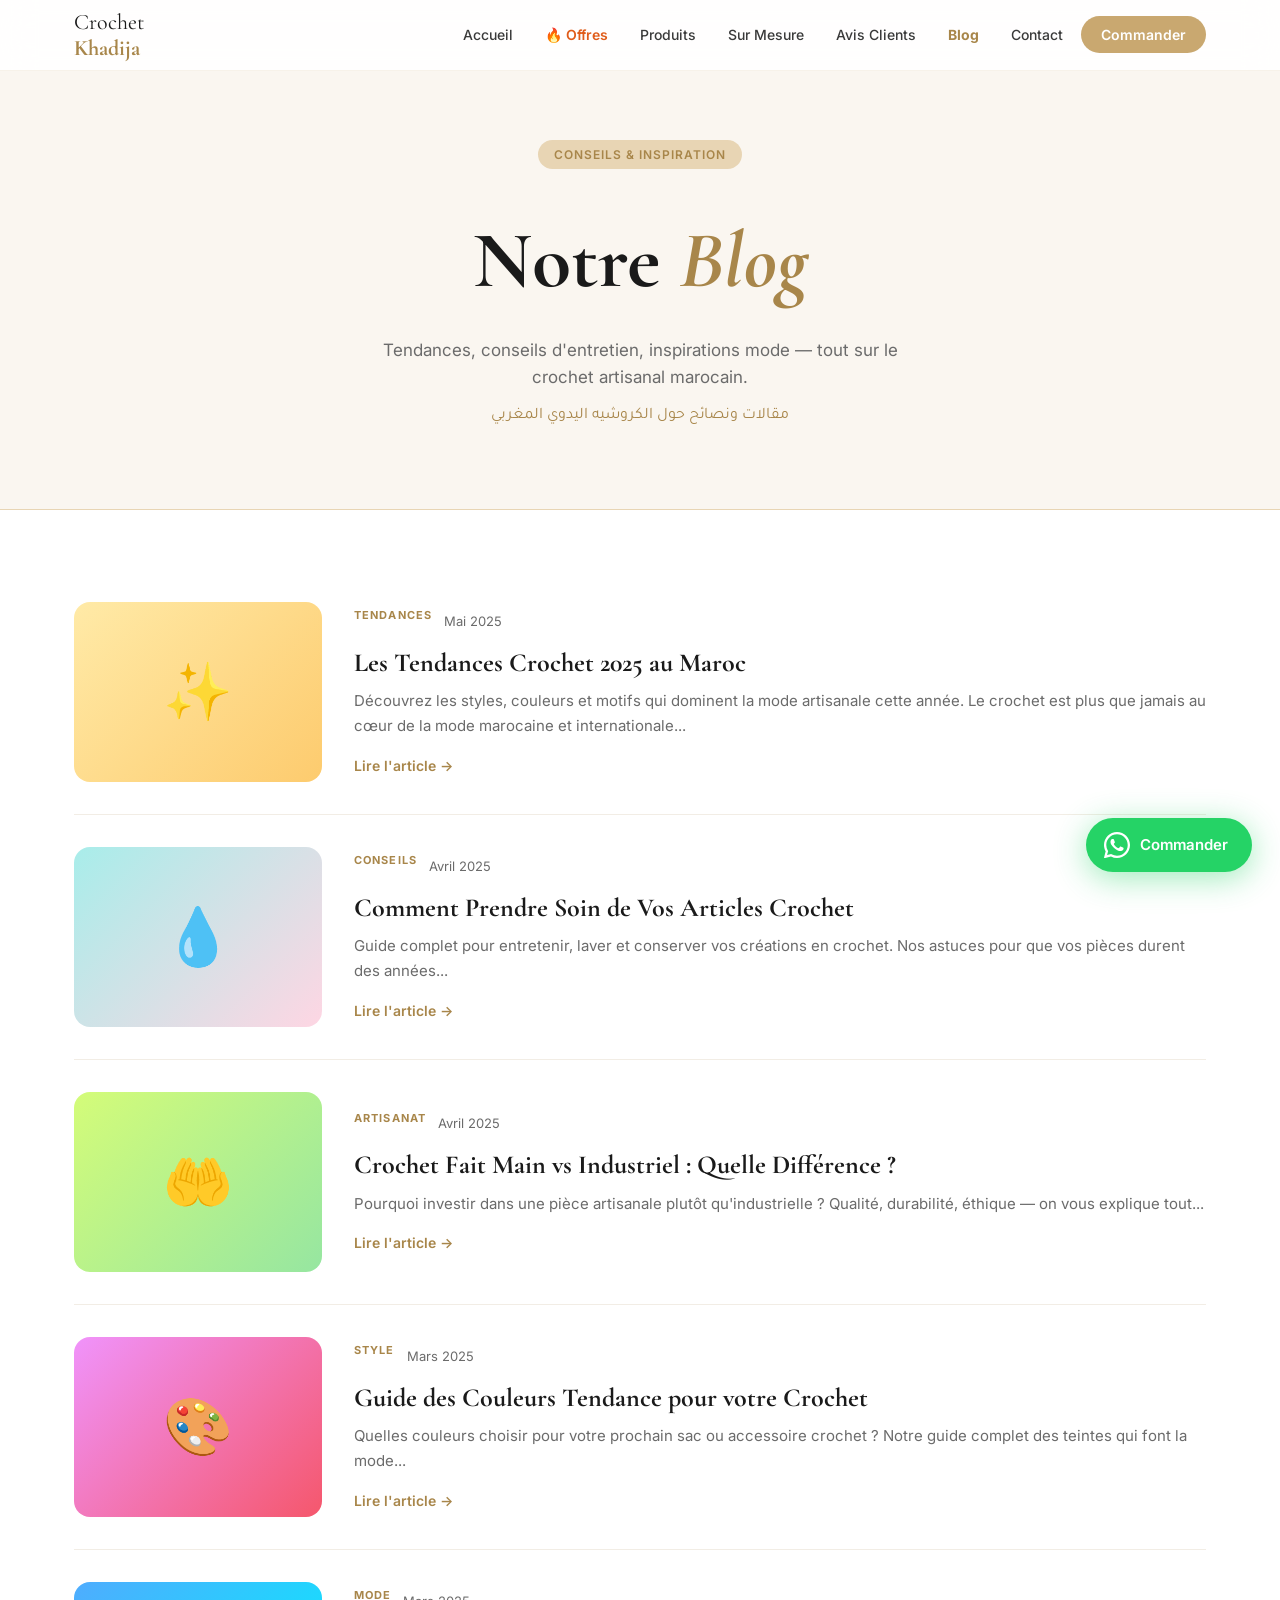
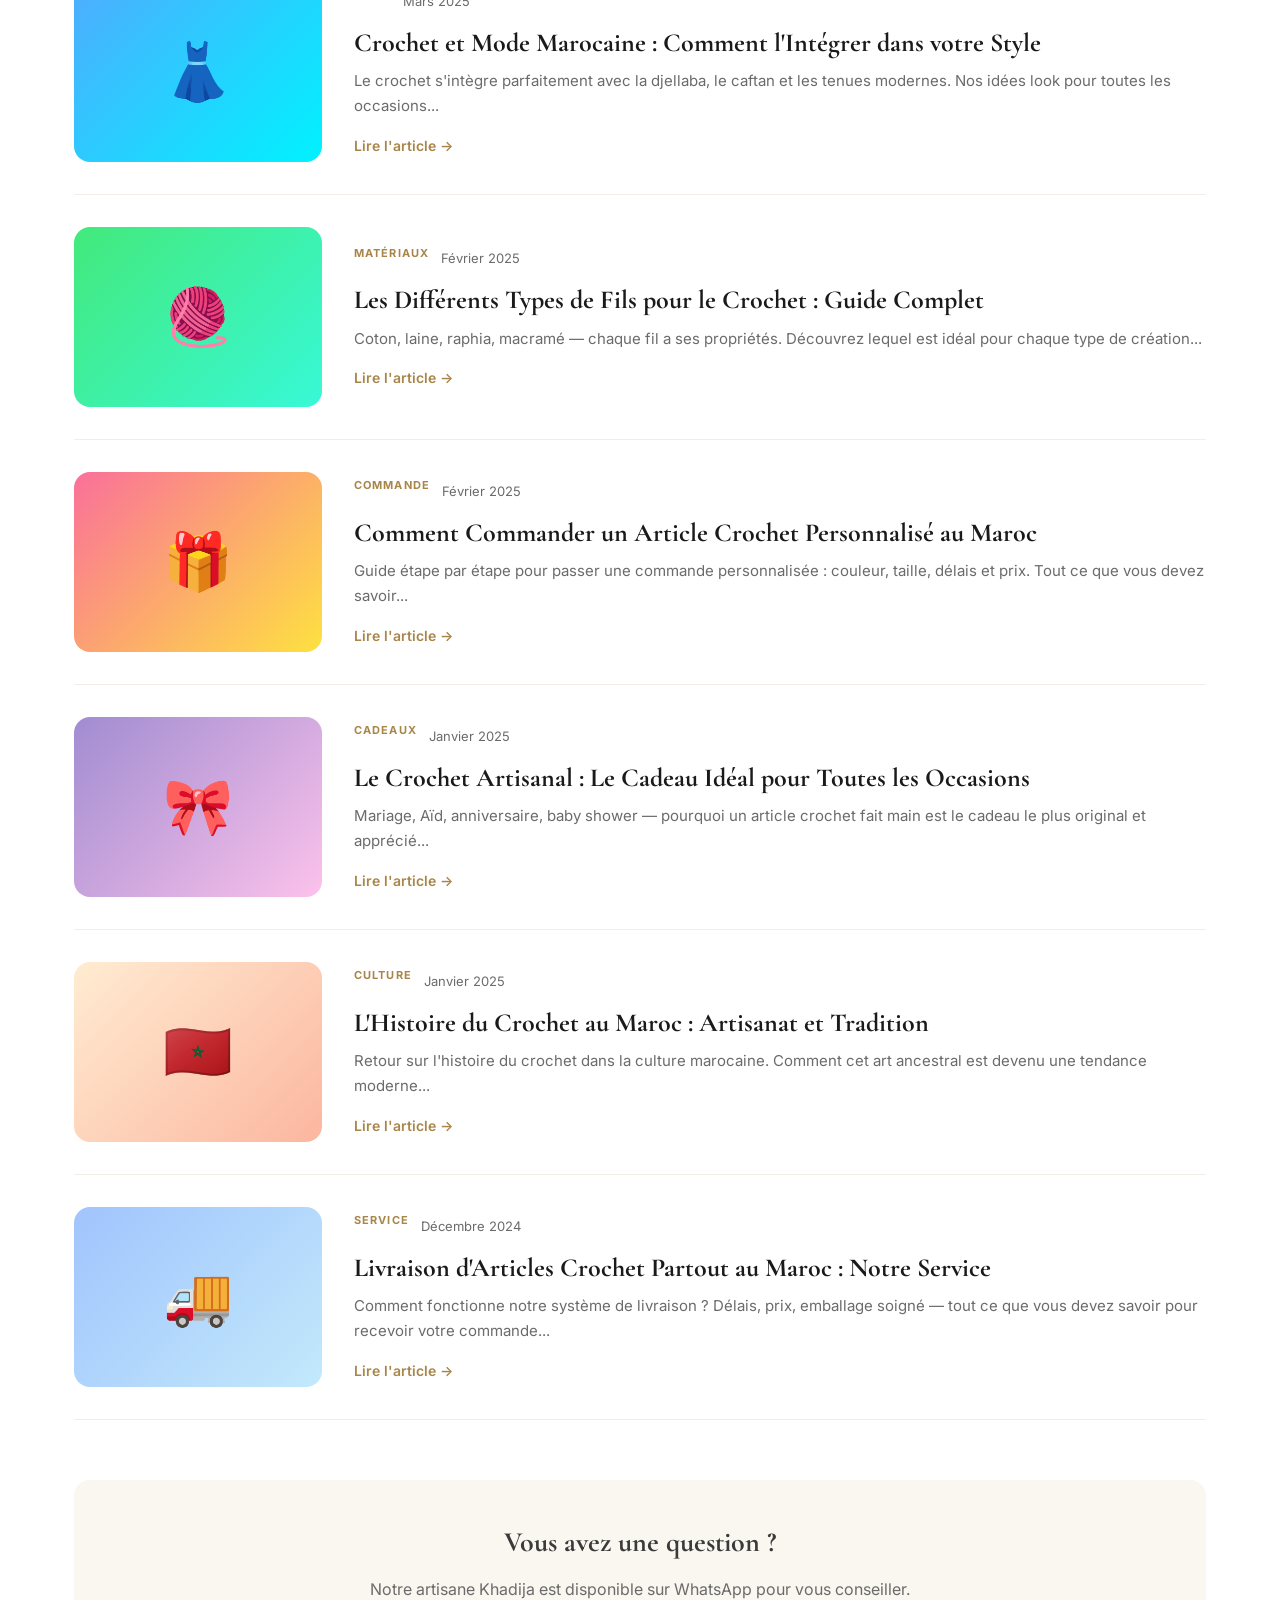
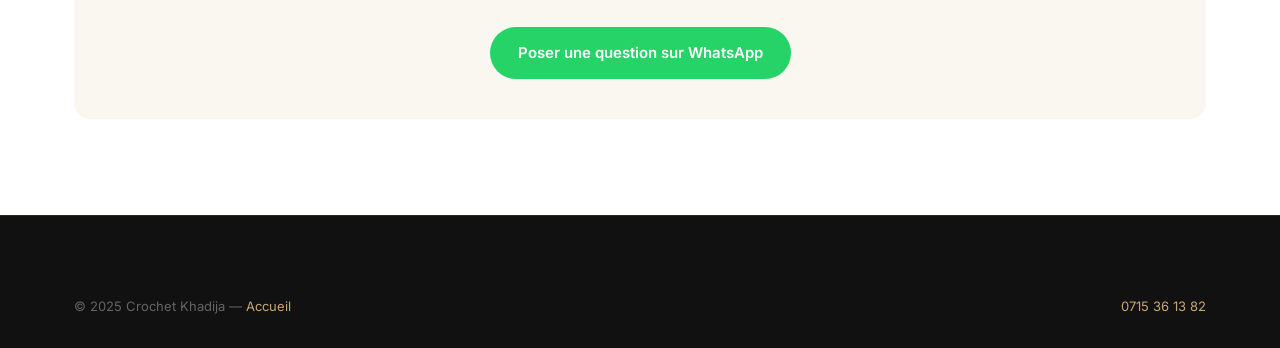
==== blog.html @ fd8ef348 "Launch complete Crochet Khadija brand website Full professional website built from scratch: - index." ====
<!DOCTYPE html>
<html lang="fr">
<head>
  <meta charset="UTF-8" />
  <meta name="viewport" content="width=device-width, initial-scale=1.0" />
  <title>Blog Crochet – Conseils, Tendances & Artisanat | Crochet Khadija</title>
  <meta name="description" content="Découvrez nos conseils et articles sur le crochet artisanal marocain : tendances 2025, entretien, commande personnalisée, mode crochet et plus." />
  <meta name="keywords" content="blog crochet maroc, conseils crochet, tendances crochet 2025, sac crochet fait main, كروشيه مقالات" />
  <link rel="canonical" href="https://crochetkhadija.ma/blog.html" />
  <link rel="preconnect" href="https://fonts.googleapis.com" />
  <link rel="preconnect" href="https://fonts.gstatic.com" crossorigin />
  <link href="https://fonts.googleapis.com/css2?family=Cormorant+Garamond:ital,wght@0,400;0,600;1,400&family=Inter:wght@300;400;500;600&family=Tajawal:wght@400;500;700&display=swap" rel="stylesheet" />
  <link rel="stylesheet" href="css/style.css" />
  <link rel="stylesheet" href="css/blog.css" />
</head>
<body>

  <a href="https://wa.me/212715361382?text=Bonjour%20Khadija%2C%20je%20suis%20int%C3%A9ress%C3%A9(e)%20par%20vos%20cr%C3%A9ations%20!"
     class="wa-float" target="_blank" rel="noopener" aria-label="Commander via WhatsApp">
    <svg viewBox="0 0 24 24" fill="currentColor"><path d="M17.472 14.382c-.297-.149-1.758-.867-2.03-.967-.273-.099-.471-.148-.67.15-.197.297-.767.966-.94 1.164-.173.199-.347.223-.644.075-.297-.15-1.255-.463-2.39-1.475-.883-.788-1.48-1.761-1.653-2.059-.173-.297-.018-.458.13-.606.134-.133.298-.347.446-.52.149-.174.198-.298.298-.497.099-.198.05-.371-.025-.52-.075-.149-.669-1.612-.916-2.207-.242-.579-.487-.5-.669-.51-.173-.008-.371-.01-.57-.01-.198 0-.52.074-.792.372-.272.297-1.04 1.016-1.04 2.479 0 1.462 1.065 2.875 1.213 3.074.149.198 2.096 3.2 5.077 4.487.709.306 1.262.489 1.694.625.712.227 1.36.195 1.871.118.571-.085 1.758-.719 2.006-1.413.248-.694.248-1.289.173-1.413-.074-.124-.272-.198-.57-.347z"/><path d="M12 0C5.373 0 0 5.373 0 12c0 2.127.558 4.123 1.532 5.86L.057 23.5a.5.5 0 0 0 .614.612l5.765-1.512A11.942 11.942 0 0 0 12 24c6.627 0 12-5.373 12-12S18.627 0 12 0zm0 21.9a9.9 9.9 0 0 1-5.048-1.382l-.36-.214-3.742.981.998-3.648-.234-.374A9.861 9.861 0 0 1 2.1 12C2.1 6.534 6.534 2.1 12 2.1c5.467 0 9.9 4.434 9.9 9.9 0 5.467-4.433 9.9-9.9 9.9z"/></svg>
    <span>Commander</span>
  </a>

  <header class="header" id="header">
    <nav class="nav container">
      <a href="index.html" class="nav-logo">
        <img src="images/logo.png" alt="Crochet Khadija" class="nav-logo-img" onerror="this.style.display='none';this.nextElementSibling.style.display='block'"/>
        <span class="nav-logo-text" style="display:none">Crochet<br><strong>Khadija</strong></span>
      </a>
      <ul class="nav-menu" id="navMenu">
        <li><a href="index.html#accueil" class="nav-link">Accueil</a></li>
        <li><a href="index.html#offres" class="nav-link nav-link--offer">🔥 Offres</a></li>
        <li><a href="index.html#produits" class="nav-link">Produits</a></li>
        <li><a href="index.html#personnalise" class="nav-link">Sur Mesure</a></li>
        <li><a href="index.html#avis" class="nav-link">Avis Clients</a></li>
        <li><a href="blog.html" class="nav-link" style="color:var(--gold-dark);font-weight:700">Blog</a></li>
        <li><a href="index.html#contact" class="nav-link">Contact</a></li>
        <li><a href="https://wa.me/212715361382?text=Bonjour%20Khadija%20!" class="nav-cta" target="_blank" rel="noopener">Commander</a></li>
      </ul>
      <button class="nav-burger" id="navBurger" aria-label="Menu"><span></span><span></span><span></span></button>
    </nav>
  </header>

  <div class="blog-hero">
    <div class="container">
      <span class="section-tag">Conseils & Inspiration</span>
      <h1 class="blog-hero-title">Notre <em>Blog</em></h1>
      <p>Tendances, conseils d'entretien, inspirations mode — tout sur le crochet artisanal marocain.</p>
      <p class="ar">مقالات ونصائح حول الكروشيه اليدوي المغربي</p>
    </div>
  </div>

  <main class="container" style="padding: 60px 24px 96px;">
    <div class="blog-listing">

      <a href="blog/tendances-crochet-2025.html" class="blog-list-card">
        <div class="blog-list-img blog-list-img--1"><span>✨</span></div>
        <div class="blog-list-content">
          <div class="blog-list-meta">
            <span class="blog-tag">Tendances</span>
            <span class="blog-date">Mai 2025</span>
          </div>
          <h2>Les Tendances Crochet 2025 au Maroc</h2>
          <p>Découvrez les styles, couleurs et motifs qui dominent la mode artisanale cette année. Le crochet est plus que jamais au cœur de la mode marocaine et internationale...</p>
          <span class="blog-read-more">Lire l'article →</span>
        </div>
      </a>

      <a href="blog/soin-articles-crochet.html" class="blog-list-card">
        <div class="blog-list-img blog-list-img--2"><span>💧</span></div>
        <div class="blog-list-content">
          <div class="blog-list-meta">
            <span class="blog-tag">Conseils</span>
            <span class="blog-date">Avril 2025</span>
          </div>
          <h2>Comment Prendre Soin de Vos Articles Crochet</h2>
          <p>Guide complet pour entretenir, laver et conserver vos créations en crochet. Nos astuces pour que vos pièces durent des années...</p>
          <span class="blog-read-more">Lire l'article →</span>
        </div>
      </a>

      <a href="blog/crochet-vs-industriel.html" class="blog-list-card">
        <div class="blog-list-img blog-list-img--3"><span>🤲</span></div>
        <div class="blog-list-content">
          <div class="blog-list-meta">
            <span class="blog-tag">Artisanat</span>
            <span class="blog-date">Avril 2025</span>
          </div>
          <h2>Crochet Fait Main vs Industriel : Quelle Différence ?</h2>
          <p>Pourquoi investir dans une pièce artisanale plutôt qu'industrielle ? Qualité, durabilité, éthique — on vous explique tout...</p>
          <span class="blog-read-more">Lire l'article →</span>
        </div>
      </a>

      <a href="blog/couleurs-tendances-crochet.html" class="blog-list-card">
        <div class="blog-list-img blog-list-img--4"><span>🎨</span></div>
        <div class="blog-list-content">
          <div class="blog-list-meta">
            <span class="blog-tag">Style</span>
            <span class="blog-date">Mars 2025</span>
          </div>
          <h2>Guide des Couleurs Tendance pour votre Crochet</h2>
          <p>Quelles couleurs choisir pour votre prochain sac ou accessoire crochet ? Notre guide complet des teintes qui font la mode...</p>
          <span class="blog-read-more">Lire l'article →</span>
        </div>
      </a>

      <a href="blog/crochet-mode-marocaine.html" class="blog-list-card">
        <div class="blog-list-img blog-list-img--5"><span>👗</span></div>
        <div class="blog-list-content">
          <div class="blog-list-meta">
            <span class="blog-tag">Mode</span>
            <span class="blog-date">Mars 2025</span>
          </div>
          <h2>Crochet et Mode Marocaine : Comment l'Intégrer dans votre Style</h2>
          <p>Le crochet s'intègre parfaitement avec la djellaba, le caftan et les tenues modernes. Nos idées look pour toutes les occasions...</p>
          <span class="blog-read-more">Lire l'article →</span>
        </div>
      </a>

      <a href="blog/types-fils-crochet.html" class="blog-list-card">
        <div class="blog-list-img blog-list-img--6"><span>🧶</span></div>
        <div class="blog-list-content">
          <div class="blog-list-meta">
            <span class="blog-tag">Matériaux</span>
            <span class="blog-date">Février 2025</span>
          </div>
          <h2>Les Différents Types de Fils pour le Crochet : Guide Complet</h2>
          <p>Coton, laine, raphia, macramé — chaque fil a ses propriétés. Découvrez lequel est idéal pour chaque type de création...</p>
          <span class="blog-read-more">Lire l'article →</span>
        </div>
      </a>

      <a href="blog/commande-personnalisee-crochet.html" class="blog-list-card">
        <div class="blog-list-img blog-list-img--7"><span>🎁</span></div>
        <div class="blog-list-content">
          <div class="blog-list-meta">
            <span class="blog-tag">Commande</span>
            <span class="blog-date">Février 2025</span>
          </div>
          <h2>Comment Commander un Article Crochet Personnalisé au Maroc</h2>
          <p>Guide étape par étape pour passer une commande personnalisée : couleur, taille, délais et prix. Tout ce que vous devez savoir...</p>
          <span class="blog-read-more">Lire l'article →</span>
        </div>
      </a>

      <a href="blog/crochet-cadeau-ideal.html" class="blog-list-card">
        <div class="blog-list-img blog-list-img--8"><span>🎀</span></div>
        <div class="blog-list-content">
          <div class="blog-list-meta">
            <span class="blog-tag">Cadeaux</span>
            <span class="blog-date">Janvier 2025</span>
          </div>
          <h2>Le Crochet Artisanal : Le Cadeau Idéal pour Toutes les Occasions</h2>
          <p>Mariage, Aïd, anniversaire, baby shower — pourquoi un article crochet fait main est le cadeau le plus original et apprécié...</p>
          <span class="blog-read-more">Lire l'article →</span>
        </div>
      </a>

      <a href="blog/histoire-crochet-maroc.html" class="blog-list-card">
        <div class="blog-list-img blog-list-img--9"><span>🇲🇦</span></div>
        <div class="blog-list-content">
          <div class="blog-list-meta">
            <span class="blog-tag">Culture</span>
            <span class="blog-date">Janvier 2025</span>
          </div>
          <h2>L'Histoire du Crochet au Maroc : Artisanat et Tradition</h2>
          <p>Retour sur l'histoire du crochet dans la culture marocaine. Comment cet art ancestral est devenu une tendance moderne...</p>
          <span class="blog-read-more">Lire l'article →</span>
        </div>
      </a>

      <a href="blog/livraison-crochet-maroc.html" class="blog-list-card">
        <div class="blog-list-img blog-list-img--10"><span>🚚</span></div>
        <div class="blog-list-content">
          <div class="blog-list-meta">
            <span class="blog-tag">Service</span>
            <span class="blog-date">Décembre 2024</span>
          </div>
          <h2>Livraison d'Articles Crochet Partout au Maroc : Notre Service</h2>
          <p>Comment fonctionne notre système de livraison ? Délais, prix, emballage soigné — tout ce que vous devez savoir pour recevoir votre commande...</p>
          <span class="blog-read-more">Lire l'article →</span>
        </div>
      </a>

    </div>

    <div style="text-align:center; margin-top:60px; padding:40px; background:var(--cream); border-radius:16px;">
      <h3 style="font-family:'Cormorant Garamond',serif;font-size:28px;margin-bottom:12px;">Vous avez une question ?</h3>
      <p style="color:var(--text-light);margin-bottom:24px;">Notre artisane Khadija est disponible sur WhatsApp pour vous conseiller.</p>
      <a href="https://wa.me/212715361382?text=Bonjour%20Khadija%2C%20j%27ai%20lu%20votre%20blog%20et%20j%27ai%20une%20question%20!"
         class="btn btn--wa" target="_blank" rel="noopener">
         Poser une question sur WhatsApp
      </a>
    </div>
  </main>

  <footer class="footer">
    <div class="container">
      <div class="footer-bottom" style="border-top:none;padding-top:0;">
        <p>© 2025 Crochet Khadija — <a href="index.html">Accueil</a></p>
        <p><a href="https://wa.me/212715361382">0715 36 13 82</a></p>
      </div>
    </div>
  </footer>

  <script>
    const header = document.getElementById('header');
    window.addEventListener('scroll', () => header.classList.toggle('scrolled', window.scrollY > 20));
    const burger = document.getElementById('navBurger');
    const menu = document.getElementById('navMenu');
    burger.addEventListener('click', () => menu.classList.toggle('open'));
  </script>
</body>
</html>
---- css/style.css ----
/* ===================== VARIABLES ===================== */
:root {
  --gold: #C9A870;
  --gold-dark: #A8864A;
  --gold-light: #E8D5B4;
  --dark: #1a1a1a;
  --dark-2: #2d2d2d;
  --cream: #FAF6F0;
  --cream-2: #F2EDE5;
  --text: #3a3a3a;
  --text-light: #6b6b6b;
  --white: #ffffff;
  --wa-green: #25D366;
  --wa-dark: #128C7E;
  --radius: 16px;
  --radius-sm: 8px;
  --shadow: 0 4px 24px rgba(0,0,0,0.08);
  --shadow-lg: 0 12px 48px rgba(0,0,0,0.14);
  --transition: all 0.3s cubic-bezier(0.4, 0, 0.2, 1);
}

/* ===================== RESET & BASE ===================== */
*, *::before, *::after { box-sizing: border-box; margin: 0; padding: 0; }

html { scroll-behavior: smooth; font-size: 16px; }

body {
  font-family: 'Inter', sans-serif;
  color: var(--text);
  background: var(--white);
  line-height: 1.6;
  overflow-x: hidden;
}

.ar { font-family: 'Tajawal', sans-serif; direction: rtl; display: block; }

img { max-width: 100%; display: block; }

a { color: inherit; text-decoration: none; }

ul { list-style: none; }

.container {
  max-width: 1180px;
  margin: 0 auto;
  padding: 0 24px;
}

.section { padding: 96px 0; }

/* ===================== FLOATING WHATSAPP ===================== */
.wa-float {
  position: fixed;
  bottom: 28px;
  right: 28px;
  z-index: 9999;
  background: var(--wa-green);
  color: white;
  border-radius: 60px;
  padding: 14px 24px 14px 18px;
  display: flex;
  align-items: center;
  gap: 10px;
  font-weight: 600;
  font-size: 15px;
  box-shadow: 0 6px 32px rgba(37,211,102,0.45);
  transition: var(--transition);
  animation: wa-pulse 2.5s infinite;
}
.wa-float svg { width: 26px; height: 26px; flex-shrink: 0; }
.wa-float:hover { background: var(--wa-dark); transform: translateY(-2px) scale(1.04); box-shadow: 0 10px 40px rgba(37,211,102,0.5); }

@keyframes wa-pulse {
  0%, 100% { box-shadow: 0 6px 32px rgba(37,211,102,0.45); }
  50% { box-shadow: 0 6px 48px rgba(37,211,102,0.7); }
}

/* ===================== HEADER / NAV ===================== */
.header {
  position: fixed;
  top: 0;
  left: 0;
  right: 0;
  z-index: 1000;
  background: rgba(255,255,255,0.9);
  backdrop-filter: blur(16px);
  -webkit-backdrop-filter: blur(16px);
  border-bottom: 1px solid rgba(201,168,112,0.15);
  transition: var(--transition);
}
.header.scrolled { box-shadow: var(--shadow); }

.nav {
  display: flex;
  align-items: center;
  justify-content: space-between;
  height: 70px;
  gap: 24px;
}

.nav-logo {
  display: flex;
  align-items: center;
  gap: 10px;
  flex-shrink: 0;
}
.nav-logo-img { height: 44px; width: auto; }
.nav-logo-text {
  font-family: 'Cormorant Garamond', serif;
  font-size: 22px;
  line-height: 1.2;
  color: var(--dark);
}
.nav-logo-text strong { color: var(--gold-dark); }

.nav-menu {
  display: flex;
  align-items: center;
  gap: 4px;
}

.nav-link {
  padding: 8px 14px;
  border-radius: var(--radius-sm);
  font-size: 14px;
  font-weight: 500;
  color: var(--text);
  transition: var(--transition);
  white-space: nowrap;
}
.nav-link:hover { color: var(--gold-dark); background: var(--cream); }
.nav-link--offer { color: #e05c1a; font-weight: 600; }
.nav-link--offer:hover { background: #fff4ed; color: #e05c1a; }

.nav-cta {
  background: var(--gold);
  color: var(--white);
  padding: 10px 20px;
  border-radius: 50px;
  font-size: 14px;
  font-weight: 600;
  transition: var(--transition);
  white-space: nowrap;
}
.nav-cta:hover { background: var(--gold-dark); transform: translateY(-1px); }

.nav-burger {
  display: none;
  flex-direction: column;
  gap: 5px;
  background: none;
  border: none;
  cursor: pointer;
  padding: 4px;
}
.nav-burger span {
  display: block;
  width: 24px;
  height: 2px;
  background: var(--dark);
  border-radius: 2px;
  transition: var(--transition);
}

/* ===================== HERO ===================== */
.hero {
  min-height: 100vh;
  display: flex;
  align-items: center;
  position: relative;
  overflow: hidden;
  background: var(--cream);
  padding-top: 70px;
}

.hero-bg {
  position: absolute;
  inset: 0;
  background:
    radial-gradient(ellipse 60% 50% at 70% 40%, rgba(201,168,112,0.15) 0%, transparent 70%),
    radial-gradient(ellipse 40% 40% at 20% 70%, rgba(201,168,112,0.08) 0%, transparent 60%);
}

.hero-content {
  position: relative;
  z-index: 1;
  padding: 60px 24px;
  max-width: 760px;
}

.hero-badge {
  display: inline-block;
  background: var(--gold-light);
  color: var(--gold-dark);
  padding: 6px 20px;
  border-radius: 50px;
  font-size: 13px;
  font-weight: 600;
  letter-spacing: 0.05em;
  margin-bottom: 24px;
}

.hero-title {
  font-family: 'Cormorant Garamond', serif;
  font-size: clamp(60px, 10vw, 100px);
  line-height: 1.0;
  color: var(--dark);
  margin-bottom: 24px;
}
.hero-title em { color: var(--gold-dark); font-style: italic; }

.hero-subtitle {
  font-size: 18px;
  color: var(--text-light);
  margin-bottom: 40px;
  max-width: 520px;
  line-height: 1.7;
}
.hero-subtitle .ar { margin-top: 8px; font-size: 16px; color: var(--gold-dark); }

.hero-actions {
  display: flex;
  gap: 16px;
  flex-wrap: wrap;
  margin-bottom: 56px;
}

.hero-stats {
  display: flex;
  gap: 40px;
  flex-wrap: wrap;
}
.stat { display: flex; flex-direction: column; }
.stat strong { font-size: 28px; font-weight: 700; color: var(--dark); }
.stat span { font-size: 13px; color: var(--text-light); }

.hero-scroll {
  position: absolute;
  bottom: 32px;
  left: 50%;
  transform: translateX(-50%);
}
.hero-scroll span {
  display: block;
  width: 24px;
  height: 38px;
  border: 2px solid var(--gold);
  border-radius: 12px;
  position: relative;
}
.hero-scroll span::before {
  content: '';
  position: absolute;
  top: 6px;
  left: 50%;
  transform: translateX(-50%);
  width: 4px;
  height: 8px;
  background: var(--gold);
  border-radius: 2px;
  animation: scroll-hint 1.8s infinite;
}
@keyframes scroll-hint {
  0% { opacity: 1; transform: translateX(-50%) translateY(0); }
  100% { opacity: 0; transform: translateX(-50%) translateY(12px); }
}

/* ===================== BUTTONS ===================== */
.btn {
  display: inline-flex;
  align-items: center;
  gap: 8px;
  padding: 14px 28px;
  border-radius: 50px;
  font-size: 15px;
  font-weight: 600;
  transition: var(--transition);
  cursor: pointer;
  border: none;
  text-decoration: none;
}
.btn--primary { background: var(--gold); color: var(--white); }
.btn--primary:hover { background: var(--gold-dark); transform: translateY(-2px); box-shadow: 0 8px 24px rgba(168,134,74,0.3); }
.btn--outline { background: transparent; color: var(--dark); border: 2px solid var(--dark); }
.btn--outline:hover { background: var(--dark); color: var(--white); transform: translateY(-2px); }
.btn--wa { background: var(--wa-green); color: var(--white); }
.btn--wa:hover { background: var(--wa-dark); transform: translateY(-2px); box-shadow: 0 8px 24px rgba(37,211,102,0.35); }
.btn--sm { padding: 10px 20px; font-size: 13px; }
.btn--lg { padding: 18px 36px; font-size: 16px; width: 100%; justify-content: center; }
.btn--outline.btn--wa { background: transparent; color: var(--wa-green); border-color: var(--wa-green); }
.btn--outline.btn--wa:hover { background: var(--wa-green); color: var(--white); }

/* ===================== SECTION HEADERS ===================== */
.section-header {
  text-align: center;
  margin-bottom: 56px;
}
.section-tag {
  display: inline-block;
  background: var(--gold-light);
  color: var(--gold-dark);
  padding: 5px 16px;
  border-radius: 50px;
  font-size: 12px;
  font-weight: 600;
  letter-spacing: 0.08em;
  text-transform: uppercase;
  margin-bottom: 16px;
}
.section-title {
  font-family: 'Cormorant Garamond', serif;
  font-size: clamp(36px, 5vw, 52px);
  color: var(--dark);
  line-height: 1.15;
  margin-bottom: 16px;
}
.section-title em { color: var(--gold-dark); font-style: italic; }
.section-subtitle {
  font-size: 17px;
  color: var(--text-light);
  max-width: 560px;
  margin: 0 auto;
}

/* ===================== OFFRES ===================== */
.offres { background: var(--dark); padding: 0 0 80px; }

.offres-ticker {
  background: var(--gold);
  overflow: hidden;
  padding: 12px 0;
  margin-bottom: 64px;
}
.offres-ticker-inner {
  display: flex;
  gap: 80px;
  animation: ticker 25s linear infinite;
  white-space: nowrap;
}
.offres-ticker-inner span {
  color: var(--dark);
  font-weight: 600;
  font-size: 14px;
  flex-shrink: 0;
}
@keyframes ticker {
  from { transform: translateX(0); }
  to { transform: translateX(-50%); }
}

.offres .section-tag { background: rgba(201,168,112,0.2); color: var(--gold); }
.offres .section-title { color: var(--white); }

.offres-grid {
  display: grid;
  grid-template-columns: repeat(3, 1fr);
  gap: 24px;
}

.offre-card {
  background: var(--dark-2);
  border: 1px solid rgba(201,168,112,0.2);
  border-radius: var(--radius);
  padding: 32px 28px;
  position: relative;
  transition: var(--transition);
  overflow: hidden;
}
.offre-card::before {
  content: '';
  position: absolute;
  top: 0; left: 0; right: 0;
  height: 3px;
  border-radius: var(--radius) var(--radius) 0 0;
}
.offre-card--hot::before { background: linear-gradient(90deg, #ff6b35, #ff4444); }
.offre-card--new::before { background: linear-gradient(90deg, var(--gold), #e8c679); }
.offre-card--promo::before { background: linear-gradient(90deg, #a855f7, #ec4899); }
.offre-card:hover { transform: translateY(-6px); border-color: var(--gold); box-shadow: 0 16px 48px rgba(0,0,0,0.3); }

.offre-badge {
  display: inline-block;
  font-size: 12px;
  font-weight: 700;
  letter-spacing: 0.05em;
  color: var(--gold);
  margin-bottom: 20px;
}
.offre-icon { font-size: 48px; margin-bottom: 16px; }
.offre-card h3 { font-family: 'Cormorant Garamond', serif; font-size: 28px; color: var(--white); margin-bottom: 12px; }
.offre-price { display: flex; align-items: baseline; gap: 10px; margin-bottom: 12px; }
.price-old { font-size: 15px; color: var(--text-light); text-decoration: line-through; }
.price-new { font-size: 32px; font-weight: 800; color: var(--gold); }
.offre-card p { color: rgba(255,255,255,0.65); font-size: 14px; margin-bottom: 24px; line-height: 1.6; }

/* ===================== PRODUITS ===================== */
.produits { background: var(--cream); }

.produits-grid {
  display: grid;
  grid-template-columns: repeat(3, 1fr);
  gap: 24px;
}

.produit-card--wide {
  grid-column: span 1;
}

@media (min-width: 900px) {
  .produit-card--wide {
    grid-column: 2 / 4;
  }
  .produit-card--wide .produit-img-wrap { min-height: 280px; }
}

.produit-card {
  background: var(--white);
  border-radius: var(--radius);
  overflow: hidden;
  box-shadow: var(--shadow);
  transition: var(--transition);
  display: flex;
  flex-direction: column;
}
.produit-card:hover { transform: translateY(-8px); box-shadow: var(--shadow-lg); }

.produit-img-wrap {
  position: relative;
  min-height: 220px;
  overflow: hidden;
}

.produit-img-placeholder {
  width: 100%;
  height: 100%;
  min-height: 220px;
  display: flex;
  align-items: center;
  justify-content: center;
  font-size: 72px;
  transition: transform 0.4s ease;
}
.produit-card:hover .produit-img-placeholder { transform: scale(1.05); }

.produit-img--1 { background: linear-gradient(135deg, #f5e6cc, #e8d4b0); }
.produit-img--2 { background: linear-gradient(135deg, #e8f4e8, #c8e6c8); }
.produit-img--3 { background: linear-gradient(135deg, #ffeaa7, #fdcb6e); }
.produit-img--4 { background: linear-gradient(135deg, #fce4ec, #f8bbd0); }
.produit-img--5 { background: linear-gradient(135deg, #e8eaf6, #c5cae9); }

.produit-badge {
  position: absolute;
  top: 16px;
  left: 16px;
  background: #e05c1a;
  color: white;
  font-size: 12px;
  font-weight: 700;
  padding: 4px 12px;
  border-radius: 50px;
}
.produit-badge--new { background: var(--gold-dark); }
.produit-badge--hot { background: #7c3aed; }

.produit-colors {
  position: absolute;
  bottom: 14px;
  right: 14px;
  display: flex;
  gap: 6px;
  flex-wrap: wrap;
  max-width: 120px;
  justify-content: flex-end;
}
.color-dot {
  width: 22px;
  height: 22px;
  border-radius: 50%;
  cursor: pointer;
  border: 2px solid transparent;
  transition: var(--transition);
  flex-shrink: 0;
}
.color-dot:hover { transform: scale(1.3); border-color: var(--white); box-shadow: 0 2px 8px rgba(0,0,0,0.25); }

.produit-info {
  padding: 24px;
  display: flex;
  flex-direction: column;
  flex: 1;
}
.produit-tag {
  font-size: 11px;
  font-weight: 700;
  text-transform: uppercase;
  letter-spacing: 0.1em;
  color: var(--gold-dark);
  margin-bottom: 8px;
}
.produit-name {
  font-family: 'Cormorant Garamond', serif;
  font-size: 24px;
  color: var(--dark);
  margin-bottom: 8px;
}
.produit-desc {
  font-size: 14px;
  color: var(--text-light);
  line-height: 1.6;
  flex: 1;
  margin-bottom: 16px;
}
.produit-footer {
  display: flex;
  align-items: center;
  justify-content: space-between;
  gap: 12px;
  flex-wrap: wrap;
}
.produit-price { display: flex; flex-direction: column; }
.price-current { font-size: 22px; font-weight: 800; color: var(--gold-dark); }

.produits-cta {
  text-align: center;
  margin-top: 56px;
  padding: 40px;
  background: var(--white);
  border-radius: var(--radius);
  border: 2px dashed var(--gold);
}
.produits-cta p { font-size: 18px; margin-bottom: 20px; color: var(--text-light); }

/* ===================== PERSONNALISÉ ===================== */
.personnalise { background: var(--white); }

.personnalise-inner {
  display: grid;
  grid-template-columns: 1fr 1fr;
  gap: 80px;
  align-items: start;
}

.personnalise-content .section-tag { margin-bottom: 12px; }
.personnalise-content .section-title { text-align: left; margin-bottom: 16px; }
.personnalise-content > p { color: var(--text-light); margin-bottom: 32px; font-size: 17px; }

.personnalise-list {
  display: flex;
  flex-direction: column;
  gap: 20px;
  margin-bottom: 36px;
}
.personnalise-list li {
  display: flex;
  align-items: flex-start;
  gap: 16px;
}
.list-icon {
  font-size: 24px;
  flex-shrink: 0;
  width: 48px;
  height: 48px;
  background: var(--cream);
  border-radius: var(--radius-sm);
  display: flex;
  align-items: center;
  justify-content: center;
}
.personnalise-list li div { display: flex; flex-direction: column; }
.personnalise-list li strong { font-size: 16px; color: var(--dark); margin-bottom: 2px; }
.personnalise-list li span { font-size: 14px; color: var(--text-light); }

.personnalise-steps {
  background: var(--cream);
  border-radius: var(--radius);
  padding: 36px;
}
.personnalise-steps h3 {
  font-family: 'Cormorant Garamond', serif;
  font-size: 24px;
  color: var(--dark);
  margin-bottom: 28px;
}
.step {
  display: flex;
  gap: 20px;
  margin-bottom: 28px;
  position: relative;
}
.step:not(:last-child)::after {
  content: '';
  position: absolute;
  left: 19px;
  top: 44px;
  width: 2px;
  height: calc(100% + 4px);
  background: var(--gold-light);
}
.step-num {
  width: 40px;
  height: 40px;
  background: var(--gold);
  color: var(--white);
  border-radius: 50%;
  display: flex;
  align-items: center;
  justify-content: center;
  font-weight: 700;
  font-size: 16px;
  flex-shrink: 0;
  position: relative;
  z-index: 1;
}
.step-content strong { display: block; color: var(--dark); font-size: 15px; margin-bottom: 4px; }
.step-content p { font-size: 14px; color: var(--text-light); line-height: 1.5; }

/* ===================== INSTAGRAM ===================== */
.instagram { background: var(--cream); }

.instagram-grid {
  display: grid;
  grid-template-columns: repeat(3, 1fr);
  grid-template-rows: auto auto;
  gap: 12px;
}

.insta-card {
  border-radius: var(--radius);
  overflow: hidden;
  position: relative;
  aspect-ratio: 1;
  display: block;
  cursor: pointer;
  transition: var(--transition);
}
.insta-card:hover { transform: scale(1.02); }
.insta-card:hover .insta-overlay { opacity: 1; }

.insta-placeholder {
  width: 100%;
  height: 100%;
  display: flex;
  align-items: center;
  justify-content: center;
  font-size: 48px;
}

.insta-card--1 .insta-placeholder { background: linear-gradient(135deg, #f5e6cc, #e8c68a); }
.insta-card--2 .insta-placeholder { background: linear-gradient(135deg, #e8f4e8, #a8d8a0); }
.insta-card--3 .insta-placeholder { background: linear-gradient(135deg, #fce4ec, #f48fb1); }
.insta-card--4 .insta-placeholder { background: linear-gradient(135deg, #e3f2fd, #90caf9); }
.insta-card--5 .insta-placeholder { background: linear-gradient(135deg, #f3e5f5, #ce93d8); }

.insta-overlay {
  position: absolute;
  inset: 0;
  background: rgba(26,26,26,0.5);
  display: flex;
  align-items: center;
  justify-content: center;
  opacity: 0;
  transition: var(--transition);
  color: white;
  font-size: 24px;
}

.insta-card--cta {
  background: linear-gradient(135deg, var(--gold-dark), #8B6914);
}
.insta-cta-inner {
  display: flex;
  flex-direction: column;
  align-items: center;
  justify-content: center;
  height: 100%;
  padding: 24px;
  color: white;
  text-align: center;
  gap: 12px;
}
.insta-cta-inner span { font-weight: 600; font-size: 15px; }

/* ===================== AVIS ===================== */
.avis { background: var(--white); }

.avis-global {
  display: flex;
  align-items: center;
  justify-content: center;
  gap: 12px;
  margin-top: 16px;
}
.stars { font-size: 20px; color: var(--gold); }
.avis-global span { font-size: 15px; color: var(--text-light); }

.avis-slider {
  overflow: hidden;
  border-radius: var(--radius);
}
.avis-track {
  display: flex;
  gap: 24px;
  transition: transform 0.4s cubic-bezier(0.4, 0, 0.2, 1);
}

.avis-card {
  background: var(--cream);
  border-radius: var(--radius);
  padding: 32px;
  flex: 0 0 calc(33.333% - 16px);
  border: 1px solid var(--gold-light);
  transition: var(--transition);
}
.avis-card:hover { border-color: var(--gold); box-shadow: var(--shadow); }

.avis-stars { font-size: 18px; color: var(--gold); margin-bottom: 16px; }
.avis-text {
  font-size: 15px;
  color: var(--text);
  line-height: 1.7;
  margin-bottom: 24px;
  font-style: italic;
}
.avis-text::before { content: '"'; }
.avis-text::after { content: '"'; }

.avis-author { display: flex; align-items: center; gap: 14px; }
.avis-avatar {
  width: 44px;
  height: 44px;
  background: var(--gold);
  color: white;
  border-radius: 50%;
  display: flex;
  align-items: center;
  justify-content: center;
  font-weight: 700;
  font-size: 18px;
  flex-shrink: 0;
}
.avis-author strong { display: block; font-size: 15px; color: var(--dark); }
.avis-author span { font-size: 13px; color: var(--text-light); }

.avis-controls {
  display: flex;
  align-items: center;
  justify-content: center;
  gap: 20px;
  margin-top: 32px;
}
.avis-btn {
  width: 44px;
  height: 44px;
  border-radius: 50%;
  border: 2px solid var(--gold);
  background: none;
  color: var(--gold-dark);
  font-size: 22px;
  cursor: pointer;
  transition: var(--transition);
  display: flex;
  align-items: center;
  justify-content: center;
}
.avis-btn:hover { background: var(--gold); color: white; }

.avis-dots { display: flex; gap: 8px; }
.avis-dot {
  width: 8px;
  height: 8px;
  border-radius: 50%;
  background: var(--gold-light);
  border: none;
  cursor: pointer;
  transition: var(--transition);
}
.avis-dot.active { background: var(--gold); width: 24px; border-radius: 4px; }

.avis-cta { text-align: center; margin-top: 40px; }

/* ===================== BLOG PREVIEW ===================== */
.blog-preview { background: var(--cream); }

.blog-grid {
  display: grid;
  grid-template-columns: repeat(3, 1fr);
  gap: 24px;
}

.blog-card {
  background: var(--white);
  border-radius: var(--radius);
  overflow: hidden;
  box-shadow: var(--shadow);
  transition: var(--transition);
  display: flex;
  flex-direction: column;
}
.blog-card:hover { transform: translateY(-6px); box-shadow: var(--shadow-lg); }

.blog-img {
  height: 200px;
  display: flex;
  align-items: center;
  justify-content: center;
  font-size: 56px;
}
.blog-img--1 { background: linear-gradient(135deg, #ffeaa7, #fdcb6e); }
.blog-img--2 { background: linear-gradient(135deg, #a8edea, #fed6e3); }
.blog-img--3 { background: linear-gradient(135deg, #d4fc79, #96e6a1); }

.blog-content { padding: 24px; flex: 1; display: flex; flex-direction: column; }
.blog-tag {
  font-size: 11px;
  font-weight: 700;
  text-transform: uppercase;
  letter-spacing: 0.1em;
  color: var(--gold-dark);
  margin-bottom: 10px;
}
.blog-content h3 {
  font-family: 'Cormorant Garamond', serif;
  font-size: 22px;
  color: var(--dark);
  margin-bottom: 10px;
  line-height: 1.3;
}
.blog-content p { font-size: 14px; color: var(--text-light); line-height: 1.6; flex: 1; margin-bottom: 16px; }
.blog-read { font-size: 14px; font-weight: 600; color: var(--gold-dark); }

.blog-cta { text-align: center; margin-top: 40px; }

/* ===================== CONTACT ===================== */
.contact { background: var(--dark); }
.contact .section-tag { background: rgba(201,168,112,0.2); color: var(--gold); }
.contact .section-title { color: var(--white); }

.contact-grid {
  display: grid;
  grid-template-columns: 1fr 1fr;
  gap: 60px;
  align-items: start;
}

.contact-info { display: flex; flex-direction: column; gap: 16px; }

.contact-card {
  background: var(--dark-2);
  border: 1px solid rgba(201,168,112,0.2);
  border-radius: var(--radius);
  padding: 20px 24px;
  display: flex;
  align-items: center;
  gap: 16px;
  transition: var(--transition);
}
.contact-card:hover { border-color: var(--gold); }
.contact-card--wa { border-color: rgba(37,211,102,0.4); }
.contact-card--wa:hover { border-color: var(--wa-green); }

.contact-icon {
  width: 48px;
  height: 48px;
  background: rgba(201,168,112,0.15);
  border-radius: var(--radius-sm);
  display: flex;
  align-items: center;
  justify-content: center;
  flex-shrink: 0;
  color: var(--gold);
  font-size: 22px;
}
.contact-icon svg { width: 24px; height: 24px; }
.contact-icon--ig { background: rgba(225,48,108,0.15); color: #e1306c; }
.contact-icon--loc { background: rgba(201,168,112,0.15); }

.contact-card > div { display: flex; flex-direction: column; gap: 2px; }
.contact-card strong { font-size: 15px; color: var(--white); }
.contact-card a { font-size: 20px; font-weight: 700; color: var(--gold); }
.contact-card span { font-size: 13px; color: rgba(255,255,255,0.5); }

.wa-big-card {
  background: var(--dark-2);
  border: 1px solid rgba(37,211,102,0.3);
  border-radius: var(--radius);
  padding: 40px 36px;
  text-align: center;
}
.wa-big-icon {
  width: 72px;
  height: 72px;
  background: var(--wa-green);
  border-radius: 50%;
  display: flex;
  align-items: center;
  justify-content: center;
  margin: 0 auto 24px;
  color: white;
}
.wa-big-icon svg { width: 36px; height: 36px; }
.wa-big-card h3 {
  font-family: 'Cormorant Garamond', serif;
  font-size: 28px;
  color: var(--white);
  margin-bottom: 12px;
}
.wa-big-card p { color: rgba(255,255,255,0.65); font-size: 15px; margin-bottom: 28px; line-height: 1.6; }

.wa-messages {
  display: flex;
  flex-direction: column;
  gap: 10px;
  margin-top: 24px;
}
.wa-msg {
  background: rgba(37,211,102,0.1);
  border: 1px solid rgba(37,211,102,0.2);
  color: rgba(255,255,255,0.8);
  border-radius: var(--radius-sm);
  padding: 10px 16px;
  font-size: 14px;
  cursor: pointer;
  transition: var(--transition);
  text-align: left;
}
.wa-msg:hover { background: rgba(37,211,102,0.2); color: white; }

/* ===================== FOOTER ===================== */
.footer {
  background: #111;
  padding: 80px 0 32px;
  border-top: 1px solid rgba(201,168,112,0.15);
}

.footer-top {
  display: grid;
  grid-template-columns: 2fr 1fr 1fr 1fr;
  gap: 48px;
  margin-bottom: 60px;
}

.footer-logo {
  font-family: 'Cormorant Garamond', serif;
  font-size: 28px;
  color: var(--white);
  display: block;
  margin-bottom: 16px;
}
.footer-logo strong { color: var(--gold); }
.footer-brand p { font-size: 14px; color: rgba(255,255,255,0.5); line-height: 1.7; margin-bottom: 20px; }

.footer-social { display: flex; gap: 12px; }
.footer-social a {
  width: 40px;
  height: 40px;
  background: rgba(255,255,255,0.07);
  border-radius: var(--radius-sm);
  display: flex;
  align-items: center;
  justify-content: center;
  color: rgba(255,255,255,0.6);
  transition: var(--transition);
}
.footer-social a:hover { background: var(--gold); color: white; }

.footer-links h4 { font-size: 14px; font-weight: 700; color: var(--white); margin-bottom: 20px; text-transform: uppercase; letter-spacing: 0.08em; }
.footer-links ul { display: flex; flex-direction: column; gap: 10px; }
.footer-links a { font-size: 14px; color: rgba(255,255,255,0.5); transition: color 0.2s; }
.footer-links a:hover { color: var(--gold); }

.footer-bottom {
  border-top: 1px solid rgba(255,255,255,0.07);
  padding-top: 28px;
  display: flex;
  align-items: center;
  justify-content: space-between;
  flex-wrap: wrap;
  gap: 12px;
}
.footer-bottom p { font-size: 13px; color: rgba(255,255,255,0.35); }
.footer-bottom a { color: var(--gold); }

/* ===================== ANIMATIONS ===================== */
.fade-in {
  opacity: 0;
  transform: translateY(24px);
  transition: opacity 0.6s ease, transform 0.6s ease;
}
.fade-in.visible {
  opacity: 1;
  transform: translateY(0);
}

/* ===================== RESPONSIVE ===================== */
@media (max-width: 1024px) {
  .footer-top { grid-template-columns: 1fr 1fr; }
  .offres-grid { grid-template-columns: 1fr; }
  .offres-grid { grid-template-columns: repeat(2, 1fr); }
}

@media (max-width: 900px) {
  .produits-grid { grid-template-columns: repeat(2, 1fr); }
  .produit-card--wide { grid-column: span 2; }
  .personnalise-inner { grid-template-columns: 1fr; gap: 40px; }
  .contact-grid { grid-template-columns: 1fr; }
  .blog-grid { grid-template-columns: repeat(2, 1fr); }
  .instagram-grid { grid-template-columns: repeat(3, 1fr); }
  .avis-card { flex: 0 0 calc(50% - 12px); }
}

@media (max-width: 768px) {
  .section { padding: 72px 0; }

  .nav-menu {
    display: none;
    position: fixed;
    inset: 70px 0 0 0;
    background: var(--white);
    flex-direction: column;
    align-items: flex-start;
    padding: 24px;
    gap: 8px;
    border-top: 1px solid var(--cream-2);
    overflow-y: auto;
    z-index: 999;
  }
  .nav-menu.open { display: flex; }
  .nav-link { width: 100%; font-size: 16px; }
  .nav-cta { width: 100%; text-align: center; justify-content: center; }
  .nav-burger { display: flex; }

  .hero-title { font-size: clamp(48px, 12vw, 72px); }
  .hero-actions { flex-direction: column; }
  .hero-stats { gap: 24px; }

  .offres-grid { grid-template-columns: 1fr; }
  .produits-grid { grid-template-columns: 1fr; }
  .produit-card--wide { grid-column: span 1; }
  .blog-grid { grid-template-columns: 1fr; }
  .footer-top { grid-template-columns: 1fr; gap: 32px; }
  .footer-bottom { flex-direction: column; text-align: center; }

  .avis-card { flex: 0 0 calc(100% - 0px); }

  .instagram-grid { grid-template-columns: repeat(2, 1fr); }
  .insta-card--5, .insta-card--6 { display: none; }

  .wa-float span { display: none; }
  .wa-float { padding: 16px; border-radius: 50%; }
  .wa-float svg { width: 28px; height: 28px; }
}

@media (max-width: 480px) {
  .container { padding: 0 16px; }
  .hero-content { padding: 40px 16px; }
  .personnalise-steps { padding: 24px 20px; }
  .wa-big-card { padding: 28px 20px; }
}
---- css/blog.css ----
/* Blog specific styles */
.blog-hero {
  background: var(--cream);
  padding: 140px 0 80px;
  text-align: center;
  border-bottom: 1px solid var(--gold-light);
}
.blog-hero-title {
  font-family: 'Cormorant Garamond', serif;
  font-size: clamp(48px, 8vw, 80px);
  color: var(--dark);
  margin: 12px 0;
}
.blog-hero-title em { color: var(--gold-dark); font-style: italic; }
.blog-hero p { color: var(--text-light); font-size: 17px; max-width: 560px; margin: 12px auto 0; }
.blog-hero .ar { font-family: 'Tajawal', sans-serif; font-size: 16px; color: var(--gold-dark); direction: rtl; }

/* Blog listing */
.blog-listing {
  display: flex;
  flex-direction: column;
  gap: 0;
}

.blog-list-card {
  display: grid;
  grid-template-columns: 280px 1fr;
  border-bottom: 1px solid var(--cream-2);
  transition: var(--transition);
  text-decoration: none;
  color: inherit;
  padding: 32px 0;
}
.blog-list-card:hover { background: var(--cream); border-radius: var(--radius); padding: 32px 24px; margin: 0 -24px; }
.blog-list-card:hover .blog-read-more { color: var(--gold-dark); }

.blog-list-img {
  height: 180px;
  border-radius: var(--radius);
  display: flex;
  align-items: center;
  justify-content: center;
  font-size: 56px;
  flex-shrink: 0;
  margin-right: 32px;
}
.blog-list-img--1  { background: linear-gradient(135deg, #ffeaa7, #fdcb6e); }
.blog-list-img--2  { background: linear-gradient(135deg, #a8edea, #fed6e3); }
.blog-list-img--3  { background: linear-gradient(135deg, #d4fc79, #96e6a1); }
.blog-list-img--4  { background: linear-gradient(135deg, #f093fb, #f5576c); }
.blog-list-img--5  { background: linear-gradient(135deg, #4facfe, #00f2fe); }
.blog-list-img--6  { background: linear-gradient(135deg, #43e97b, #38f9d7); }
.blog-list-img--7  { background: linear-gradient(135deg, #fa709a, #fee140); }
.blog-list-img--8  { background: linear-gradient(135deg, #a18cd1, #fbc2eb); }
.blog-list-img--9  { background: linear-gradient(135deg, #ffecd2, #fcb69f); }
.blog-list-img--10 { background: linear-gradient(135deg, #a1c4fd, #c2e9fb); }

.blog-list-content { display: flex; flex-direction: column; justify-content: center; }

.blog-list-meta {
  display: flex;
  align-items: center;
  gap: 12px;
  margin-bottom: 12px;
}
.blog-date { font-size: 13px; color: var(--text-light); }

.blog-list-content h2 {
  font-family: 'Cormorant Garamond', serif;
  font-size: 26px;
  color: var(--dark);
  margin-bottom: 10px;
  line-height: 1.25;
}
.blog-list-content p {
  font-size: 15px;
  color: var(--text-light);
  line-height: 1.65;
  margin-bottom: 16px;
  display: -webkit-box;
  -webkit-line-clamp: 2;
  -webkit-box-orient: vertical;
  overflow: hidden;
}
.blog-read-more {
  font-size: 14px;
  font-weight: 600;
  color: var(--gold-dark);
  transition: color 0.2s;
}

/* Article page */
.article-hero {
  background: var(--cream);
  padding: 140px 0 60px;
}
.article-meta {
  display: flex;
  align-items: center;
  gap: 12px;
  margin-bottom: 20px;
}
.article-meta .blog-date { font-size: 14px; }
.article-title {
  font-family: 'Cormorant Garamond', serif;
  font-size: clamp(36px, 6vw, 60px);
  color: var(--dark);
  line-height: 1.15;
  margin-bottom: 20px;
  max-width: 760px;
}
.article-title em { color: var(--gold-dark); font-style: italic; }
.article-excerpt {
  font-size: 18px;
  color: var(--text-light);
  max-width: 680px;
  line-height: 1.65;
}

.article-body {
  max-width: 780px;
  margin: 60px auto;
  padding: 0 24px;
}
.article-body h2 {
  font-family: 'Cormorant Garamond', serif;
  font-size: 32px;
  color: var(--dark);
  margin: 48px 0 16px;
  line-height: 1.2;
}
.article-body h3 {
  font-family: 'Cormorant Garamond', serif;
  font-size: 24px;
  color: var(--dark);
  margin: 32px 0 12px;
}
.article-body p {
  font-size: 16px;
  color: var(--text);
  line-height: 1.8;
  margin-bottom: 20px;
}
.article-body ul, .article-body ol {
  margin: 16px 0 24px 24px;
  display: flex;
  flex-direction: column;
  gap: 8px;
}
.article-body li { font-size: 16px; color: var(--text); line-height: 1.6; }
.article-body ul li { list-style: disc; }
.article-body ol li { list-style: decimal; }

.article-body .highlight-box {
  background: var(--cream);
  border-left: 4px solid var(--gold);
  border-radius: 0 var(--radius-sm) var(--radius-sm) 0;
  padding: 20px 24px;
  margin: 28px 0;
}
.article-body .highlight-box p { margin: 0; color: var(--dark); font-weight: 500; }

.article-ar {
  background: var(--cream-2);
  border-radius: var(--radius);
  padding: 28px 32px;
  margin: 40px 0;
  font-family: 'Tajawal', sans-serif;
  direction: rtl;
  text-align: right;
}
.article-ar h3 { font-size: 22px; color: var(--dark); margin-bottom: 10px; }
.article-ar p { font-size: 16px; color: var(--text); line-height: 1.8; margin: 0; }

.article-cta {
  background: var(--dark);
  border-radius: var(--radius);
  padding: 40px;
  text-align: center;
  margin: 48px 0;
}
.article-cta h3 { font-family: 'Cormorant Garamond',serif; font-size: 28px; color: var(--white); margin-bottom: 12px; }
.article-cta p { color: rgba(255,255,255,0.65); margin-bottom: 24px; }

.article-nav {
  display: flex;
  justify-content: space-between;
  gap: 16px;
  padding: 40px 0;
  border-top: 1px solid var(--cream-2);
  flex-wrap: wrap;
}
.article-nav a { font-size: 15px; font-weight: 600; color: var(--gold-dark); }
.article-nav a:hover { text-decoration: underline; }

@media (max-width: 768px) {
  .blog-list-card { grid-template-columns: 1fr; }
  .blog-list-img { height: 200px; margin-right: 0; margin-bottom: 20px; }
  .blog-list-card:hover { margin: 0 -16px; padding: 24px 16px; }
  .article-body { padding: 0 16px; }
}
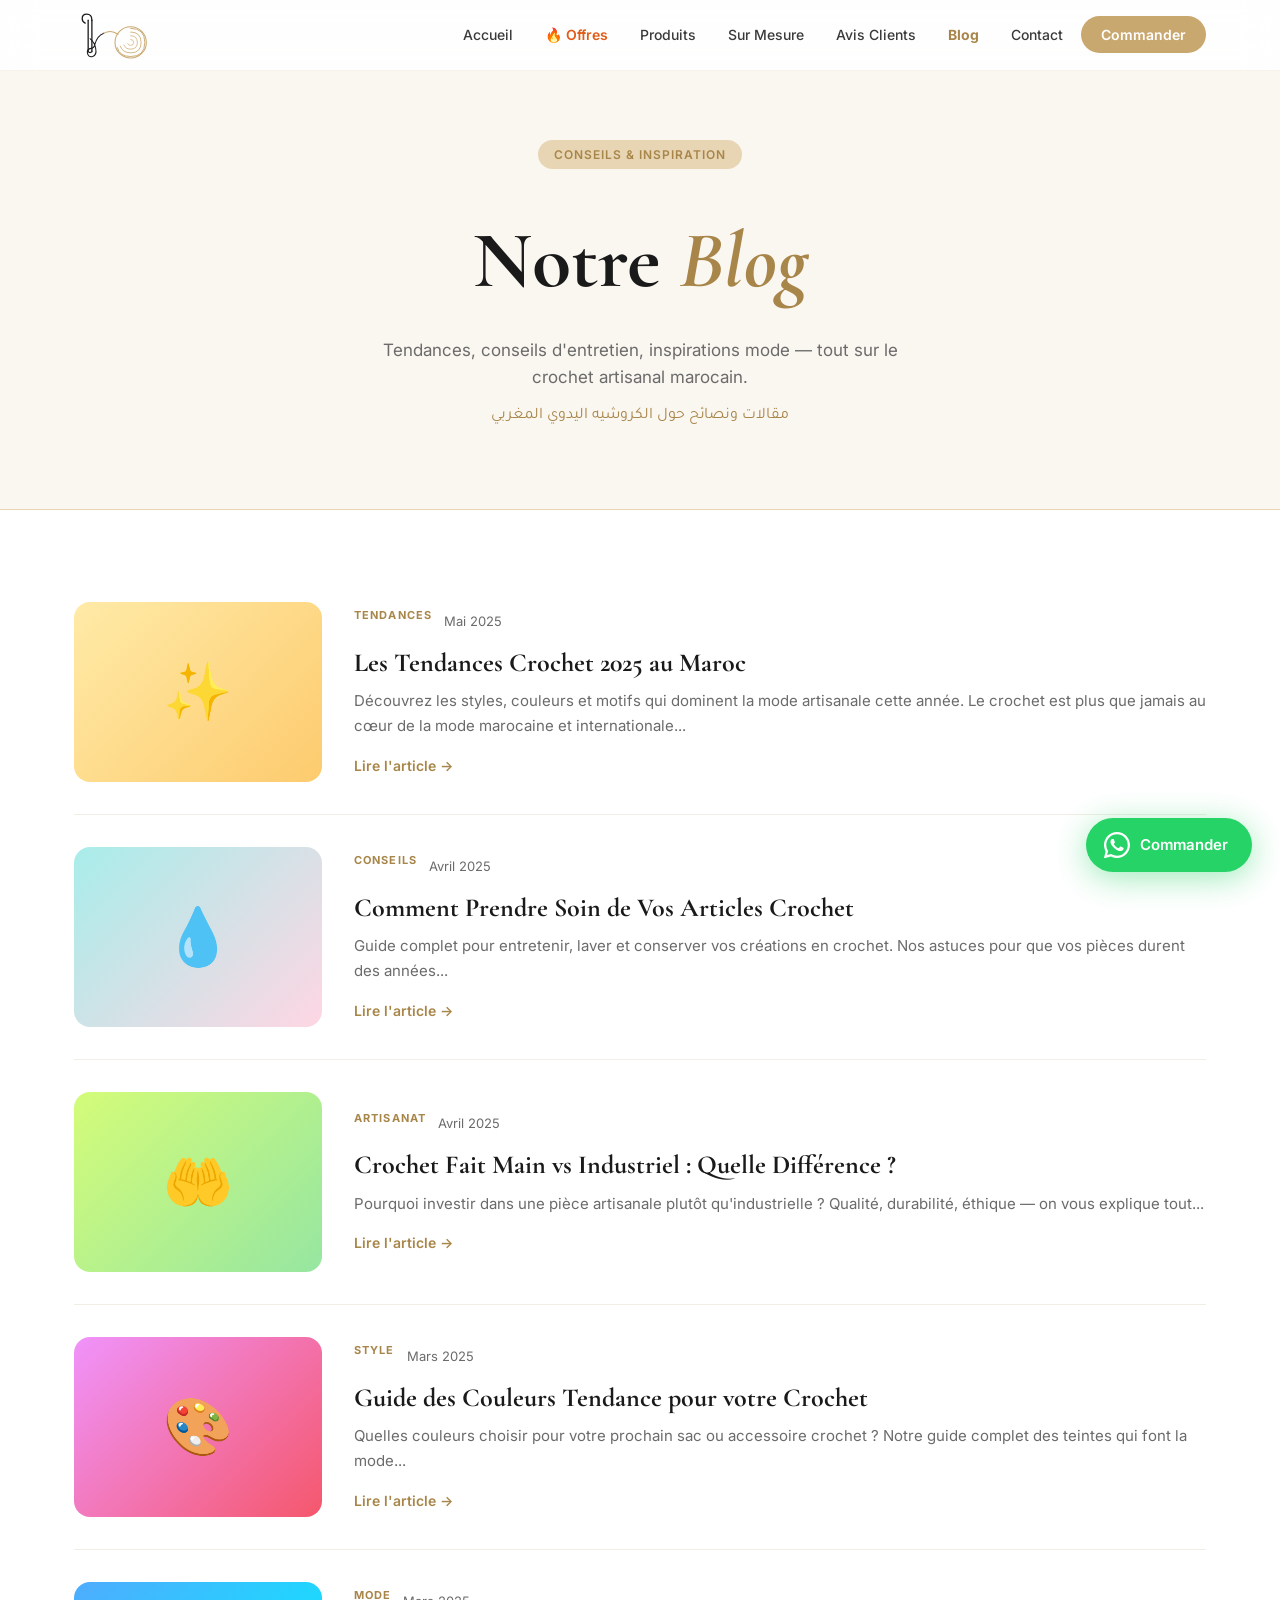
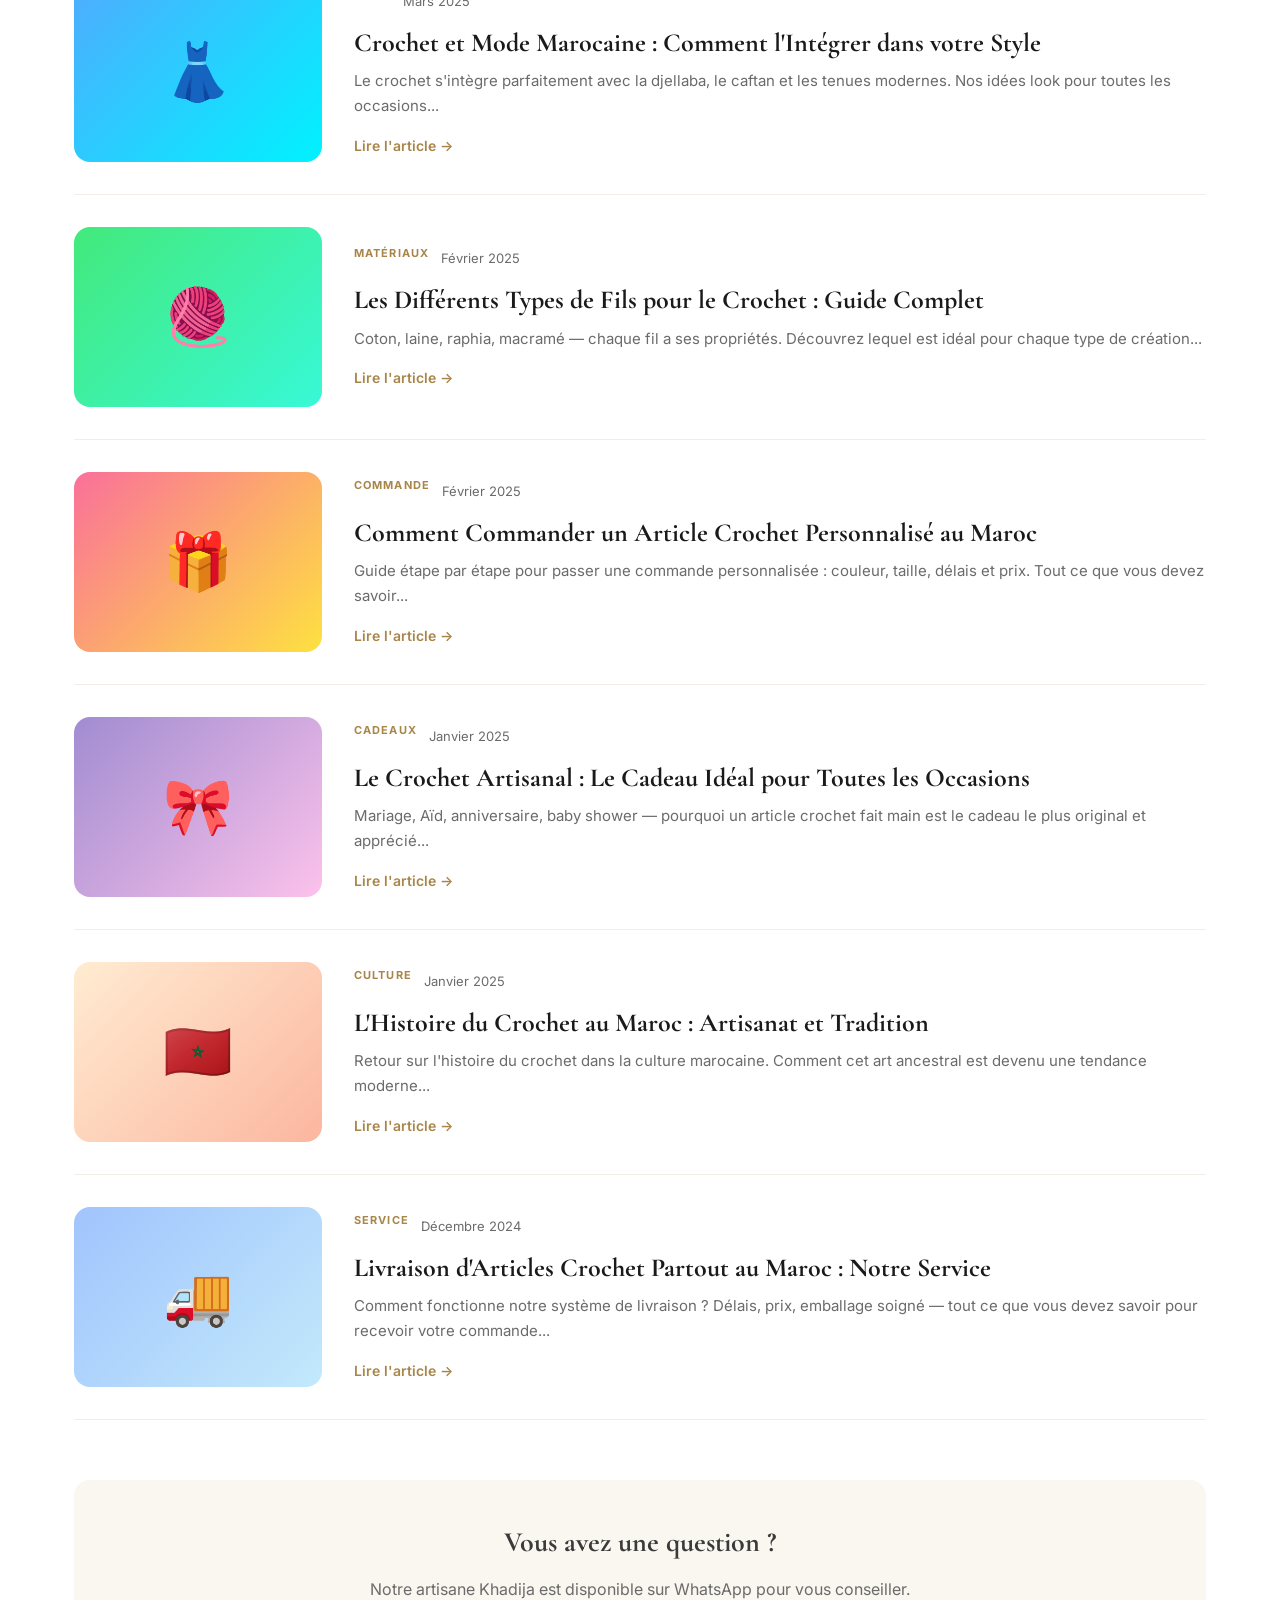
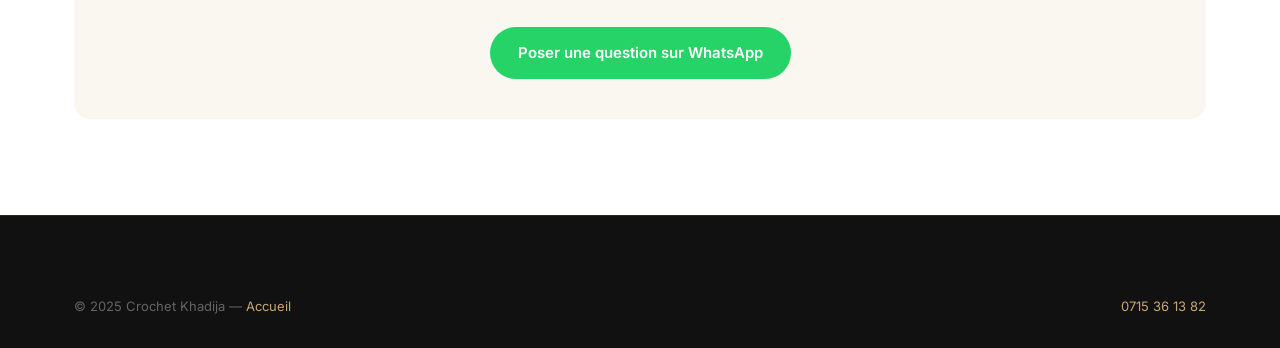
==== commit 58463faf: "Add SVG logo and apply it across all pages - images/logo.svg: Vector recreation of the brand logo — " ====
--- a/blog.html
+++ b/blog.html
@@ -24,8 +24,7 @@
   <header class="header" id="header">
     <nav class="nav container">
       <a href="index.html" class="nav-logo">
-        <img src="images/logo.png" alt="Crochet Khadija" class="nav-logo-img" onerror="this.style.display='none';this.nextElementSibling.style.display='block'"/>
-        <span class="nav-logo-text" style="display:none">Crochet<br><strong>Khadija</strong></span>
+        <img src="images/logo.svg" alt="Crochet Khadija" class="nav-logo-img" />
       </a>
       <ul class="nav-menu" id="navMenu">
         <li><a href="index.html#accueil" class="nav-link">Accueil</a></li>
--- a/css/style.css
+++ b/css/style.css
@@ -104,7 +104,7 @@
   gap: 10px;
   flex-shrink: 0;
 }
-.nav-logo-img { height: 44px; width: auto; }
+.nav-logo-img { height: 52px; width: auto; }
 .nav-logo-text {
   font-family: 'Cormorant Garamond', serif;
   font-size: 22px;
@@ -939,6 +939,13 @@
   margin-bottom: 60px;
 }
 
+.footer-logo-img {
+  height: 60px;
+  width: auto;
+  margin-bottom: 12px;
+  filter: brightness(0) invert(1);
+  opacity: 0.9;
+}
 .footer-logo {
   font-family: 'Cormorant Garamond', serif;
   font-size: 28px;
